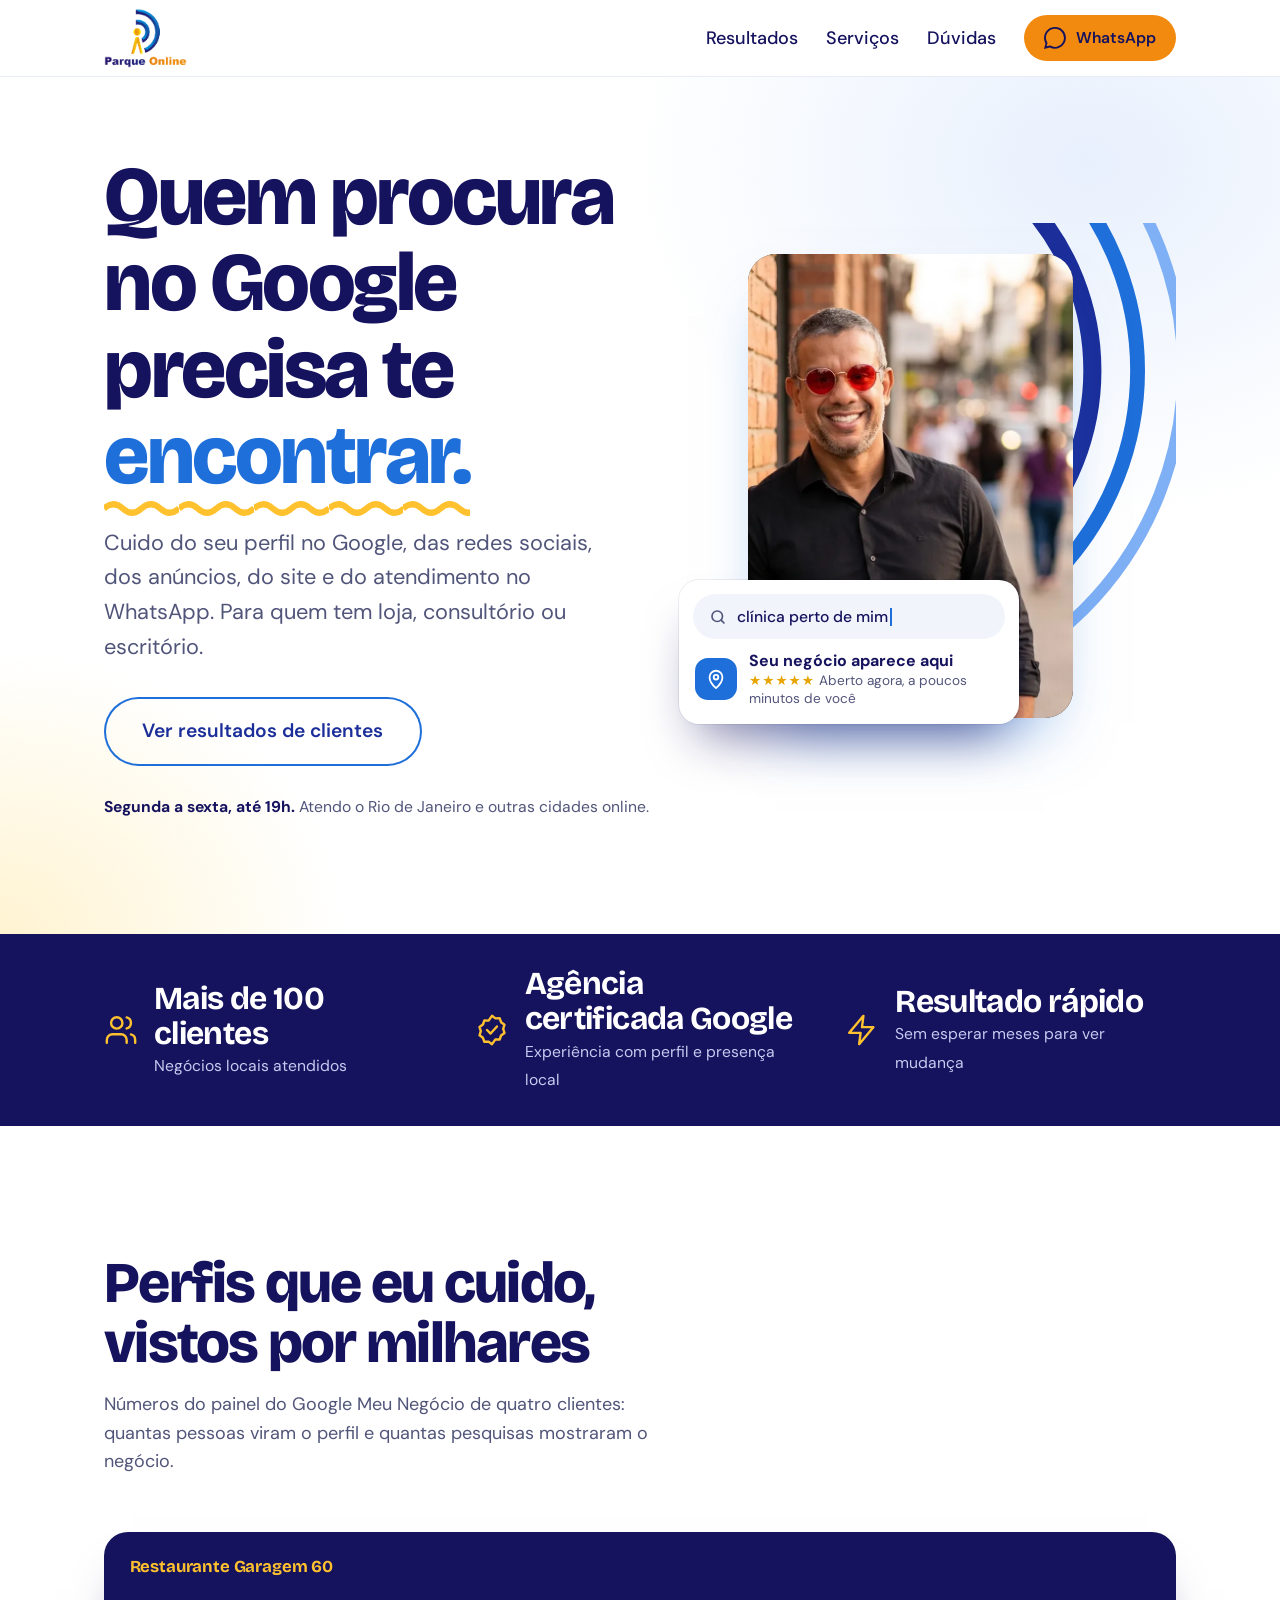
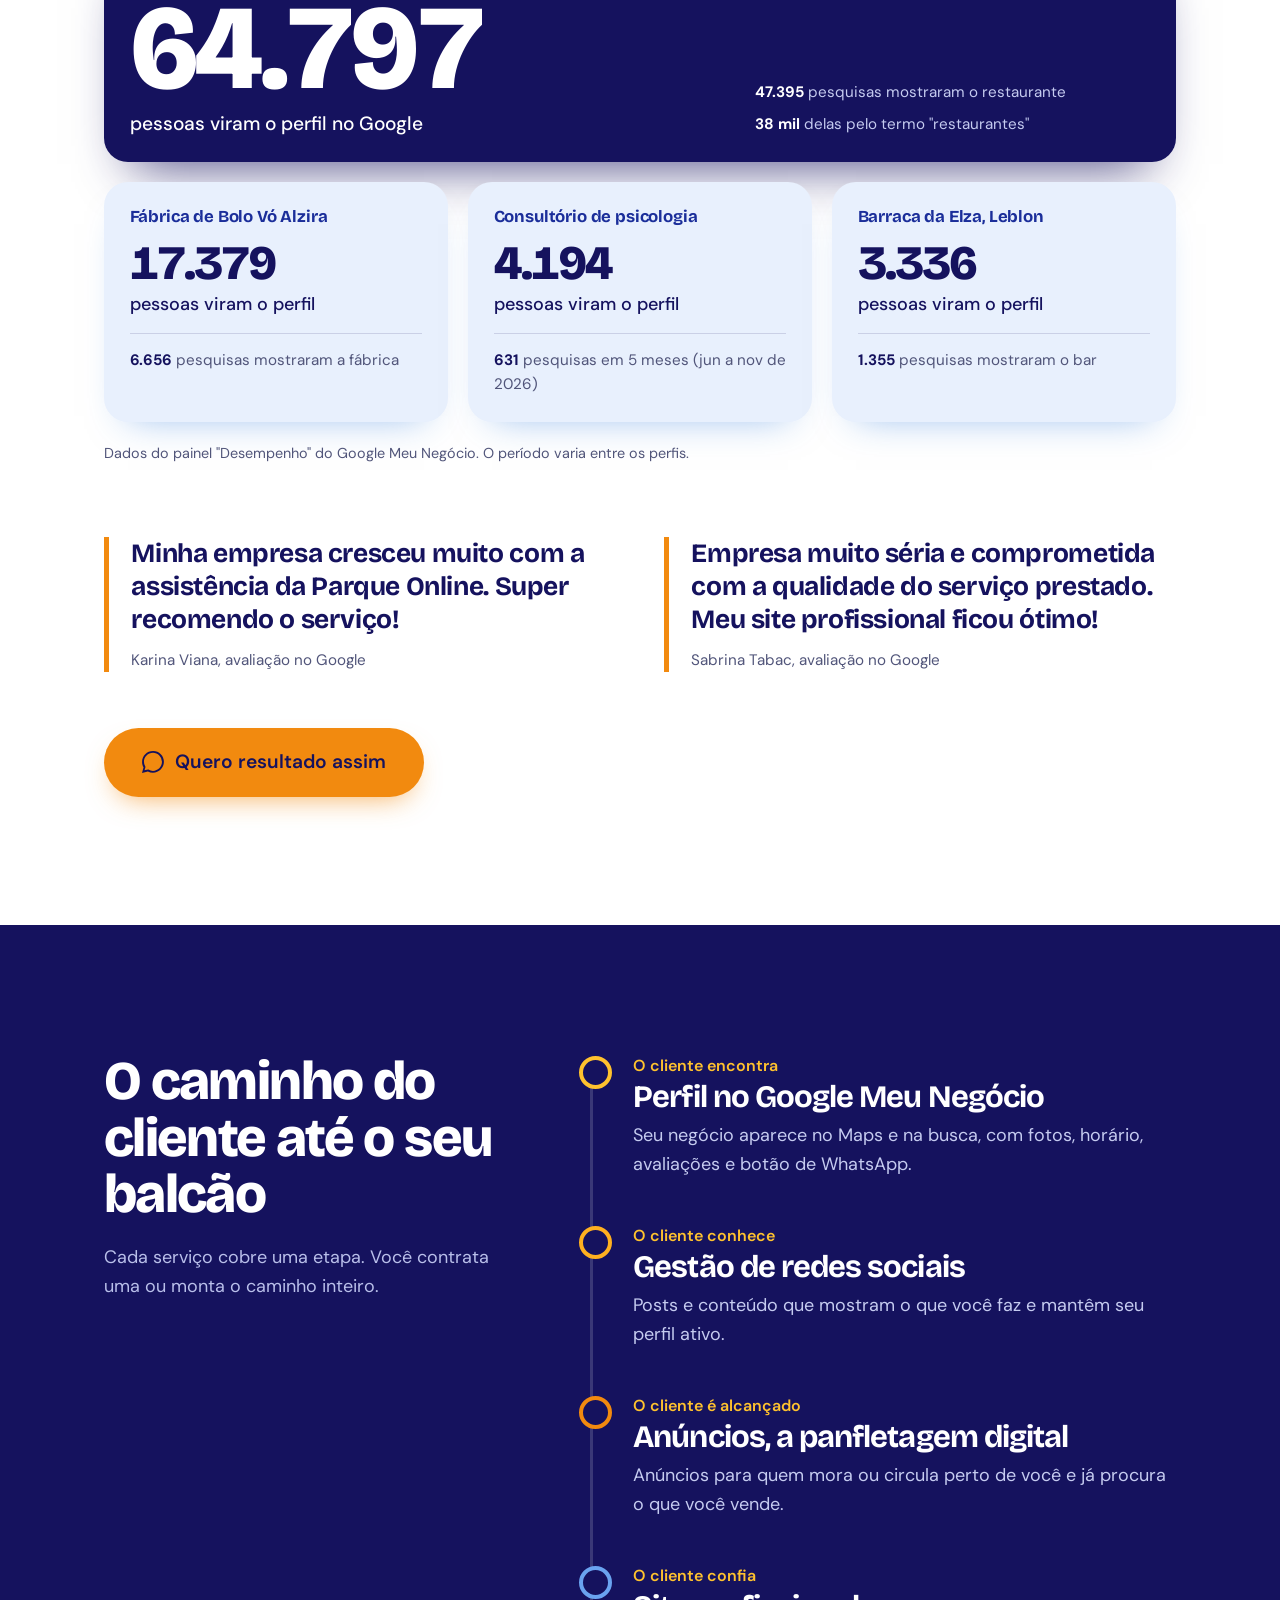
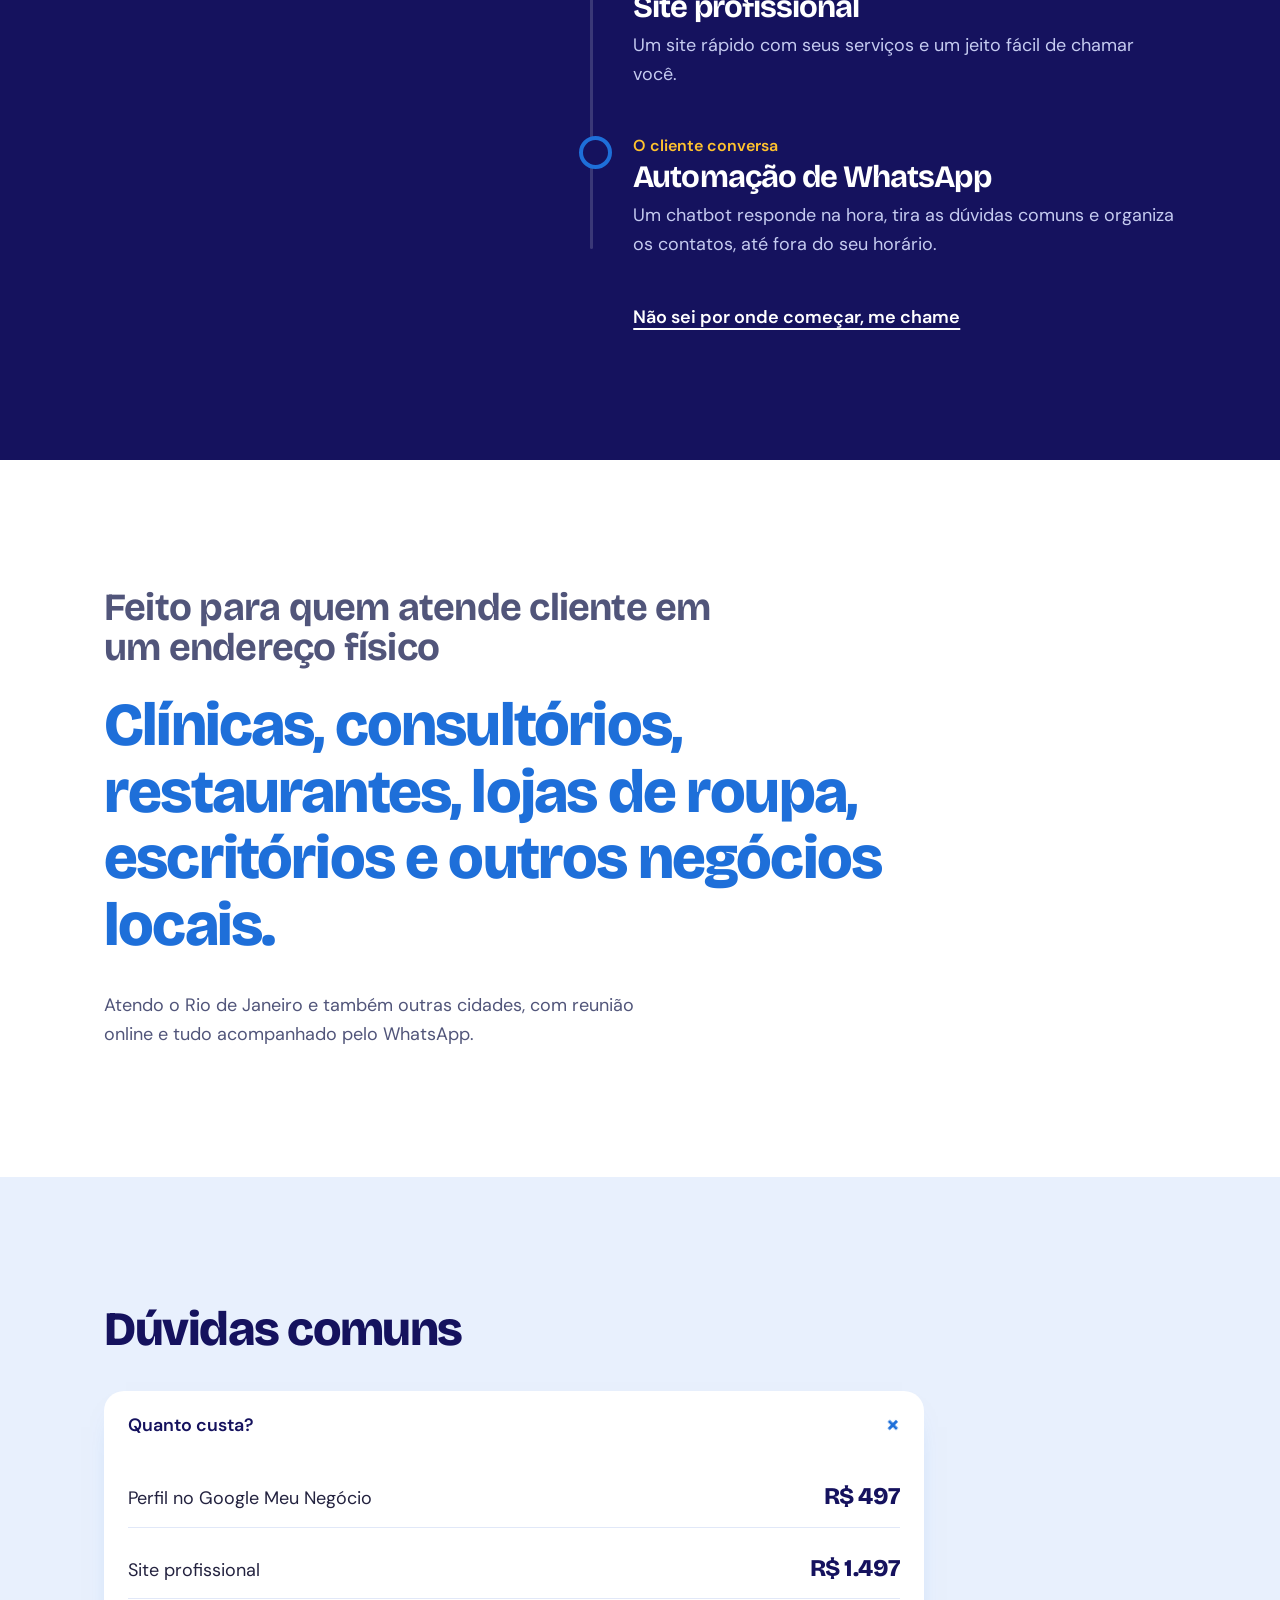
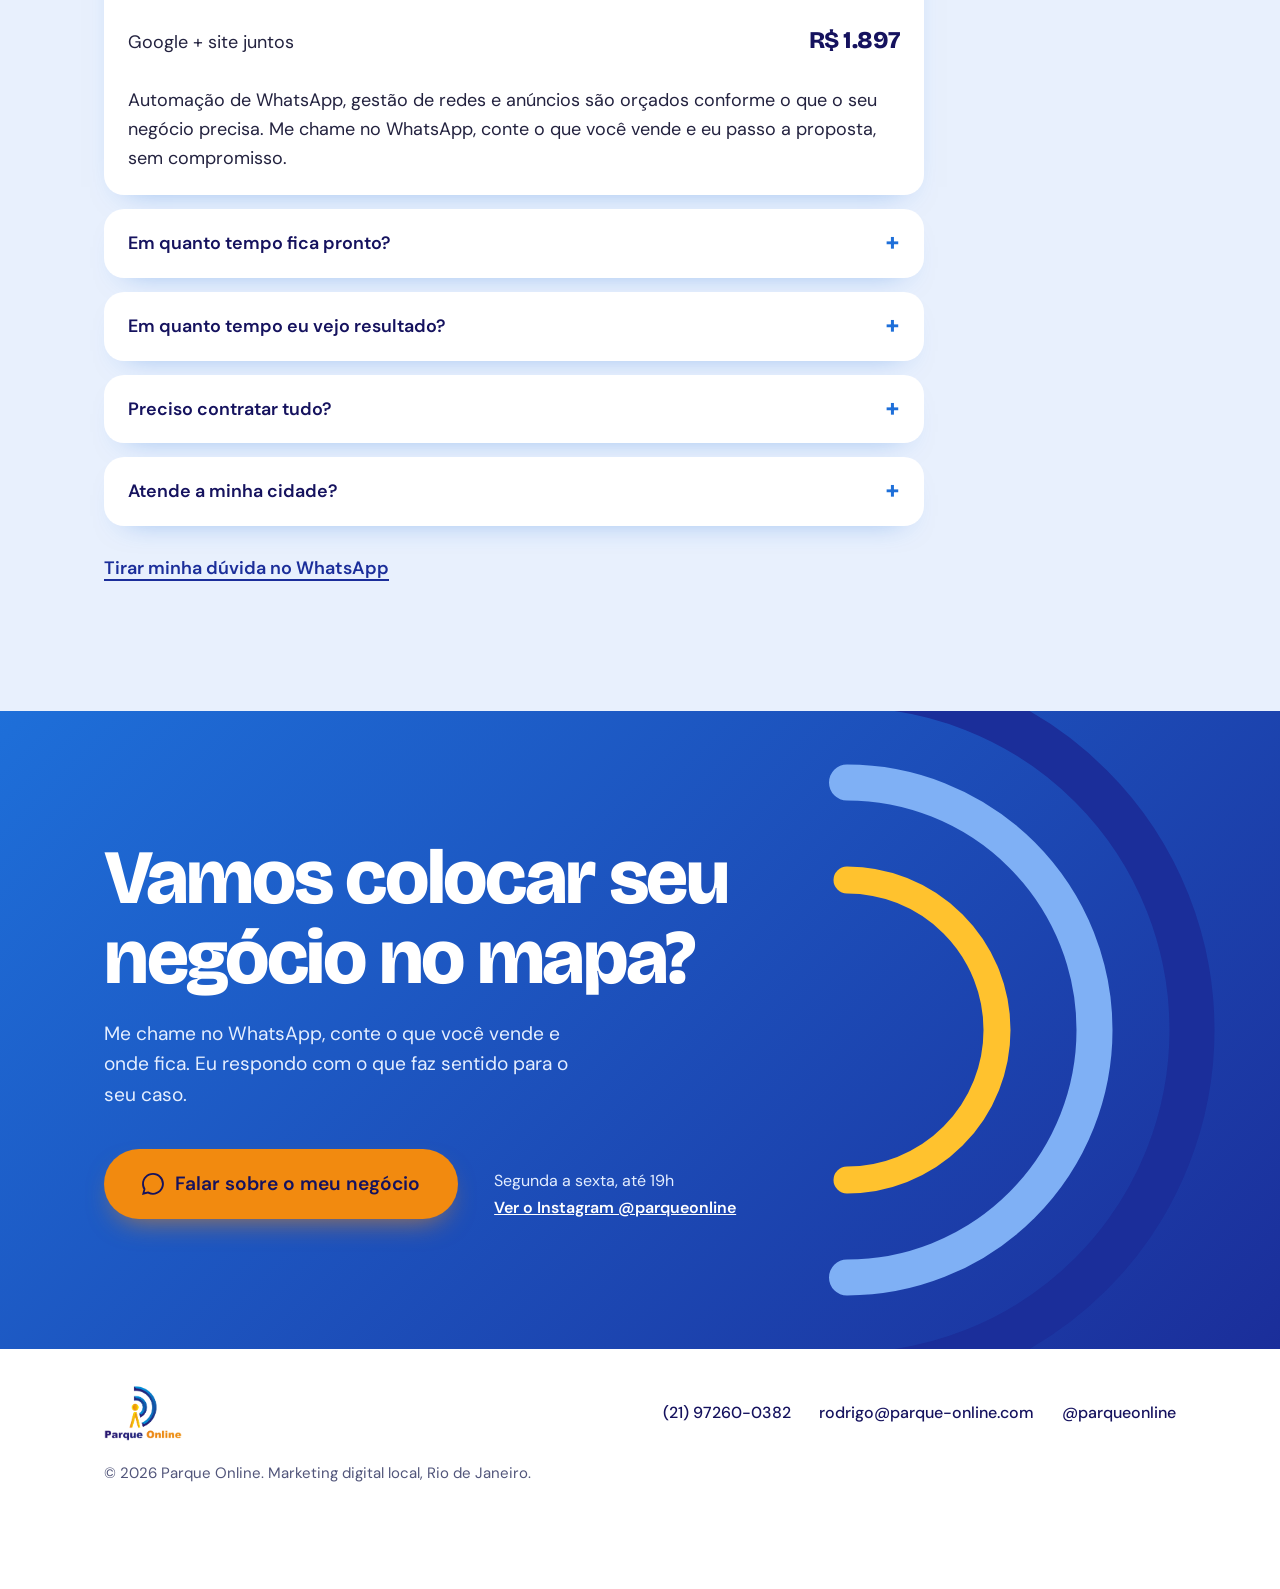
==== index.html @ a049d463 "Add files via upload" ====
<!doctype html>
<html lang="pt-BR">
<head>
<meta charset="utf-8">
<meta name="viewport" content="width=device-width, initial-scale=1">
<title>Parque Online | Apareça no Google e receba clientes no WhatsApp</title>
<meta name="description" content="Perfil no Google, redes sociais, anúncios, site e automação de WhatsApp para negócios com loja, consultório ou escritório. Mais de 100 clientes atendidos no Rio e online.">
<link rel="icon" href="logo.png">
<link rel="preconnect" href="https://fonts.googleapis.com">
<link rel="preconnect" href="https://fonts.gstatic.com" crossorigin>
<link href="https://fonts.googleapis.com/css2?family=Bricolage+Grotesque:opsz,wght@12..96,700;12..96,800&family=DM+Sans:wght@400;500;600&display=swap" rel="stylesheet">

<!-- SEO: LocalBusiness. Sem endereço público (o endereço é só de registro). -->
<script type="application/ld+json">
{
  "@context": "https://schema.org",
  "@type": "LocalBusiness",
  "name": "Parque Online",
  "description": "Agência de marketing digital para negócios locais: Google Meu Negócio, redes sociais, anúncios, sites e automação de WhatsApp.",
  "telephone": "+55-21-97260-0382",
  "email": "rodrigo@parque-online.com",
  "areaServed": "Rio de Janeiro",
  "sameAs": ["https://www.instagram.com/parqueonline/"]
}
</script>

<!--
  META PIXEL: cole aqui o código base do pixel (com o seu ID) antes de ligar o anúncio.
  Os cliques de WhatsApp já disparam fbq('track','Contact',{secao}) se o pixel existir (ver script no fim).
-->

<style>
/* ============ TOKENS ============ */
:root{
  --blue:#1E6FD9;        /* cor dominante da marca */
  --blue-deep:#1B2E9A;
  --ink:#15125E;         /* azul-marinho: títulos e fundos escuros */
  --sky:#E8F0FD;
  --orange:#F28A0F;      /* reservado: botões de conversão */
  --sun:#FFC22E;         /* acento: marcadores da jornada */
  --white:#FFFFFF;
  --text:#23223F;
  --muted:#51557A;
  --gutter:clamp(20px,5vw,64px);
  --max:1200px;
  --radius:24px;
}
*{box-sizing:border-box;margin:0}
html{scroll-behavior:smooth}
body{
  font-family:"DM Sans",system-ui,sans-serif;
  font-size:1.125rem;line-height:1.6;color:var(--text);background:var(--white);
  -webkit-font-smoothing:antialiased;
}
img{display:block;max-width:100%;height:auto}
a{color:inherit}
h1,h2,h3{font-family:"Bricolage Grotesque",system-ui,sans-serif;color:var(--ink);line-height:1.04;letter-spacing:-.03em}
:focus-visible{outline:3px solid var(--blue);outline-offset:3px;border-radius:6px}
.wrap{width:100%;max-width:var(--max);margin-inline:auto;padding-inline:var(--gutter)}
.section{padding-block:clamp(64px,10vw,140px)}

/* ============ BOTÕES ============ */
.btn{
  display:inline-flex;align-items:center;justify-content:center;gap:.65rem;
  font-family:inherit;font-weight:600;font-size:1.05rem;text-decoration:none;cursor:pointer;
  padding:1rem 1.9rem;border-radius:999px;border:0;
  transition:transform .18s ease, box-shadow .18s ease, background .18s ease;
}
.btn svg{width:22px;height:22px;flex:none}
/* primário: laranja com texto azul-marinho (AA). O laranja só existe aqui. */
.btn--primary{background:var(--orange);color:var(--ink);box-shadow:0 12px 28px -12px rgba(242,138,15,.7)}
.btn--primary:hover{background:#FF9E2C;transform:translateY(-3px);box-shadow:0 16px 32px -12px rgba(242,138,15,.8)}
.btn--secondary{background:transparent;color:var(--blue-deep);box-shadow:inset 0 0 0 2px var(--blue)}
.btn--secondary:hover{background:var(--blue);color:var(--white)}
.btn--lg{font-size:1.2rem;padding:1.2rem 2.4rem}
.textlink{font-weight:600;color:var(--blue-deep);text-decoration:underline;text-underline-offset:5px;text-decoration-thickness:2px}
.textlink:hover{color:var(--blue)}

/* ============ HEADER ============ */
.site-header{position:sticky;top:0;z-index:20;background:rgba(255,255,255,.93);backdrop-filter:blur(10px);border-bottom:1px solid #E8ECF8}
.site-header .wrap{display:flex;align-items:center;justify-content:space-between;gap:1rem;padding-block:.5rem}
.site-header img{height:60px;width:auto}
.nav{display:flex;align-items:center;gap:1.75rem}
.nav a:not(.btn){text-decoration:none;font-weight:500;color:var(--ink)}
.nav a:not(.btn):hover{color:var(--blue)}
.nav .btn{padding:.65rem 1.25rem;font-size:.98rem;box-shadow:none}

/* ============ HERO ============ */
.hero{
  overflow:hidden;
  padding-block:clamp(32px,6vw,80px) clamp(56px,9vw,120px);
  /* único gradiente do hero: malha estática azul/céu */
  background:
    radial-gradient(60% 70% at 85% 10%, var(--sky) 0%, transparent 60%),
    radial-gradient(45% 55% at 0% 100%, #FFF3D1 0%, transparent 60%),
    var(--white);
}
.hero .wrap{display:grid;grid-template-columns:1.15fr .85fr;gap:clamp(24px,5vw,72px);align-items:center}
.hero h1{font-size:clamp(2.9rem,6.6vw,5.2rem);font-weight:800;max-width:11ch}
.hl{color:var(--blue);position:relative;white-space:nowrap}
.hl::after{
  content:"";position:absolute;left:0;right:0;bottom:-.14em;height:.2em;
  background:url("data:image/svg+xml,%3Csvg xmlns='http://www.w3.org/2000/svg' viewBox='0 0 40 8' preserveAspectRatio='none'%3E%3Cpath d='M0 4 Q5 0 10 4 T20 4 T30 4 T40 4' fill='none' stroke='%23FFC22E' stroke-width='3'/%3E%3C/svg%3E") repeat-x;
  background-size:.9em 100%;
}
.hero .lead{margin-top:1.6rem;font-size:clamp(1.15rem,1.7vw,1.4rem);max-width:33rem;color:var(--muted)}
.hero .actions{margin-top:2rem}
.hero .meta{margin-top:1.75rem;font-size:.98rem;color:var(--muted)}
.hero .meta strong{color:var(--ink)}

.portrait{position:relative;width:100%;max-width:520px;aspect-ratio:520/640;justify-self:end}
.rings{position:absolute;inset:0;width:100%;height:100%;overflow:hidden}
.ring{fill:none;stroke-linecap:round}
.frame{
  position:absolute;left:0;top:6%;width:76%;height:88%;
  border-radius:28px;overflow:hidden;background:#2a2320;
  box-shadow:0 34px 60px -28px rgba(30,111,217,.55);
}
.frame img{width:100%;height:100%;object-fit:cover;object-position:50% 20%}

/* ============ PROVA RÁPIDA ============ */
.strip{background:var(--ink);color:var(--white)}
.strip .wrap{display:grid;grid-template-columns:repeat(3,1fr);gap:1.5rem 2.5rem;padding-block:2rem}
.strip b{display:block;font-family:"Bricolage Grotesque",sans-serif;font-size:clamp(1.5rem,2.6vw,2rem);letter-spacing:-.02em;line-height:1.1}
.strip span{color:#C5CBF0;font-size:.98rem}

/* ============ RESULTADOS ============ */
.results h2{font-size:clamp(2.2rem,4.6vw,3.6rem);font-weight:800;max-width:18ch}
.results .sub{margin-top:1rem;color:var(--muted);max-width:36rem}
.cases{margin-top:clamp(32px,5vw,56px);display:grid;grid-template-columns:repeat(6,1fr);gap:20px}
.case{
  background:var(--sky);border-radius:var(--radius);padding:1.6rem;
  box-shadow:0 18px 36px -24px rgba(30,111,217,.5);
  transition:transform .2s ease, box-shadow .2s ease;
}
.case:hover{transform:translateY(-4px);box-shadow:0 24px 44px -22px rgba(30,111,217,.6)}
.case .num{font-family:"Bricolage Grotesque",sans-serif;font-weight:800;letter-spacing:-.04em;line-height:.95;color:var(--ink);font-size:clamp(2.2rem,3.8vw,3rem)}
.case .what{margin-top:.4rem;color:var(--ink);font-weight:500;line-height:1.3}
.case h3{font-size:1.05rem;font-weight:700;letter-spacing:-.01em;margin-bottom:1rem;color:var(--blue-deep)}
.case .extra{margin-top:1rem;padding-top:.9rem;border-top:1px solid rgba(21,18,94,.14);font-size:.95rem;color:var(--muted)}
.case .extra b{color:var(--ink)}
/* o primário da seção: Garagem 60 */
.case--lead{grid-column:span 6;background:var(--ink);color:#DDE2FF;box-shadow:0 30px 50px -28px rgba(21,18,94,.8)}
.case--lead h3{color:var(--sun)}
.case--lead .num{color:var(--white);font-size:clamp(3.6rem,10vw,7.5rem)}
.case--lead .what{color:#fff;font-size:1.2rem}
.case--lead .extra{border-color:rgba(255,255,255,.2);color:#C5CBF0}
.case--lead .extra b{color:var(--white)}
.case--lead .grid2{display:grid;grid-template-columns:1.2fr .8fr;gap:2rem;align-items:end}
.case--sm{grid-column:span 2}
.note{margin-top:1.25rem;font-size:.9rem;color:var(--muted)}

.quotes{margin-top:clamp(40px,6vw,72px);display:grid;grid-template-columns:1fr 1fr;gap:clamp(20px,4vw,48px)}
blockquote{border-left:5px solid var(--orange);padding-left:1.4rem}
blockquote p{font-family:"Bricolage Grotesque",sans-serif;font-weight:700;font-size:clamp(1.25rem,2.2vw,1.65rem);line-height:1.25;color:var(--ink);letter-spacing:-.015em}
blockquote footer{margin-top:.7rem;font-size:.95rem;color:var(--muted)}
.results .cta-row{margin-top:clamp(36px,5vw,56px)}

/* ============ SERVIÇOS ============ */
.route{background:var(--ink);color:#DDE2FF}
.route .wrap{display:grid;grid-template-columns:.8fr 1.2fr;gap:clamp(32px,6vw,96px);align-items:start}
.route h2{color:var(--white);font-size:clamp(2.1rem,4.4vw,3.4rem);font-weight:800;position:sticky;top:110px}
.route .intro{margin-top:1.25rem;color:#B9BFEA;max-width:26rem}
.steps{list-style:none;padding:0;position:relative}
.steps::before{content:"";position:absolute;left:11px;top:10px;bottom:10px;width:3px;border-radius:3px;background:rgba(255,255,255,.16)}
/* a linha acende conforme a pessoa rola: o caminho do cliente sendo percorrido */
.steps::after{content:"";position:absolute;left:11px;top:10px;width:3px;border-radius:3px;height:calc((100% - 20px) * var(--p,0));background:linear-gradient(var(--sun),var(--orange))}
.steps li::before{transition:background .3s ease, border-color .3s ease, box-shadow .3s ease}
.steps li.on::before{background:var(--sun);border-color:var(--sun);box-shadow:0 0 0 7px rgba(255,194,46,.22)}
.steps li{position:relative;padding:0 0 2.75rem 3.4rem}
.steps li:last-child{padding-bottom:0}
.steps li::before{content:"";position:absolute;left:0;top:.2rem;width:25px;height:25px;border-radius:50%;background:var(--ink);border:4px solid var(--sun)}
.steps li:nth-child(2)::before{border-color:#FFB020}
.steps li:nth-child(3)::before{border-color:var(--orange)}
.steps li:nth-child(4)::before{border-color:#6AA3F0}
.steps li:nth-child(5)::before{border-color:var(--blue)}
.steps .verb{display:block;color:var(--sun);font-weight:600;font-size:1rem}
.steps h3{color:var(--white);font-size:clamp(1.45rem,2.5vw,1.95rem);font-weight:700;margin-top:.15rem}
.steps p{margin-top:.5rem;color:#C5CBF0;max-width:34rem}
.route .after{margin-top:2.75rem;padding-left:3.4rem}
.route .after a{color:var(--white);font-weight:600;text-decoration:underline;text-underline-offset:5px;text-decoration-thickness:2px}
.route .after a:hover{color:var(--sun)}

/* ============ PARA QUEM ============ */
.who h2{font-size:clamp(1.7rem,3.2vw,2.4rem);font-weight:700;color:var(--muted);max-width:26ch;letter-spacing:-.02em}
.who .big{margin-top:1.5rem;font-family:"Bricolage Grotesque",sans-serif;font-weight:800;font-size:clamp(2rem,5vw,3.8rem);line-height:1.1;letter-spacing:-.03em;color:var(--blue);max-width:24ch}
.who .where{margin-top:2rem;color:var(--muted);max-width:36rem}

/* ============ FAQ ============ */
.faq{background:var(--sky)}
.faq h2{font-size:clamp(2rem,4vw,3rem);font-weight:800}
.faq .list{margin-top:2.25rem;max-width:820px;display:grid;gap:14px}
details{background:var(--white);border-radius:20px;padding:0 1.5rem;box-shadow:0 14px 30px -22px rgba(30,111,217,.55)}
summary{cursor:pointer;list-style:none;padding:1.25rem 0;font-weight:600;color:var(--ink);font-size:1.12rem;display:flex;justify-content:space-between;gap:1rem;align-items:center}
summary::-webkit-details-marker{display:none}
summary::after{content:"+";font-family:"Bricolage Grotesque",sans-serif;font-size:1.8rem;line-height:1;color:var(--blue);transition:transform .2s ease}
details[open] summary::after{transform:rotate(45deg)}
details .answer{padding:0 0 1.4rem;color:var(--text)}
.prices{display:grid;gap:10px;margin:.4rem 0 1rem;padding:0;list-style:none}
.prices li{display:flex;justify-content:space-between;align-items:baseline;gap:1rem;padding:.7rem 0;border-bottom:1px solid #E1E8F8}
.prices li:last-child{border-bottom:0}
.prices b{font-family:"Bricolage Grotesque",sans-serif;font-weight:800;font-size:1.5rem;color:var(--ink);letter-spacing:-.02em;white-space:nowrap}
.faq .after{margin-top:1.75rem}

/* ============ CTA FINAL ============ */
.final{
  position:relative;overflow:hidden;color:var(--white);
  /* segundo (e último) gradiente da página */
  background:linear-gradient(135deg,var(--blue) 0%,var(--blue-deep) 100%);
}
.final .wrap{position:relative;z-index:1}
.final h2{color:var(--white);font-size:clamp(2.4rem,6vw,4.8rem);font-weight:800;max-width:14ch}
.final p{margin-top:1.25rem;font-size:1.2rem;max-width:30rem;color:#E4EEFF}
.final .actions{margin-top:2.25rem;display:flex;flex-wrap:wrap;gap:1.5rem 2.25rem;align-items:center}
.final .info{font-size:1rem;color:#E4EEFF;line-height:1.7}
.final .info a{color:var(--white);font-weight:600}
.final .deco{position:absolute;right:-6%;top:50%;transform:translateY(-50%);width:min(52vw,600px);height:auto;pointer-events:none}
.final .deco path{fill:none;stroke-linecap:round}

/* ============ RODAPÉ ============ */
.site-footer{padding-block:2.25rem 6.5rem}
.site-footer .wrap{display:flex;flex-wrap:wrap;justify-content:space-between;align-items:center;gap:1.25rem 2rem}
.site-footer img{height:56px;width:auto}
.site-footer .contact{display:flex;flex-wrap:wrap;gap:.5rem 1.75rem;font-size:1rem}
.site-footer .contact a{text-decoration:none;color:var(--ink);font-weight:500}
.site-footer .contact a:hover{color:var(--blue);text-decoration:underline}
.site-footer small{width:100%;color:var(--muted)}

/* ============ BARRA FIXA (mobile) ============ */
.sticky-bar{
  position:fixed;left:0;right:0;bottom:0;z-index:30;padding:.75rem var(--gutter) calc(.75rem + env(safe-area-inset-bottom));
  background:rgba(255,255,255,.96);backdrop-filter:blur(10px);box-shadow:0 -10px 30px -18px rgba(21,18,94,.5);
  transform:translateY(110%);transition:transform .3s ease;display:none;
}
.sticky-bar.show{transform:none}
.sticky-bar .btn{width:100%}

/* ============ MOVIMENTO ============ */
@media (prefers-reduced-motion:no-preference){
  .ring{stroke-dasharray:1;animation:draw 1.4s cubic-bezier(.2,.7,.2,1) both}
  .ring.r2{animation-delay:.18s}.ring.r3{animation-delay:.36s}
  @keyframes draw{from{stroke-dashoffset:1}to{stroke-dashoffset:0}}
  .js .reveal{opacity:0;transform:translateY(24px);transition:opacity .3s ease-out, transform .3s ease-out}
  .js .reveal.in{opacity:1;transform:none}
}

/* ============ BUSCA ANIMADA (o momento memorável do hero) ============ */
.search{
  position:absolute;left:-16%;bottom:5%;width:min(80%,340px);z-index:2;
  background:var(--white);border-radius:20px;padding:14px;
  box-shadow:0 30px 50px -20px rgba(21,18,94,.55),0 0 0 1px rgba(21,18,94,.07);
}
.search .bar{display:flex;align-items:center;gap:10px;background:#F1F4FB;border-radius:999px;padding:10px 16px;min-height:44px;font-size:.98rem;font-weight:500;color:var(--ink)}
.search .bar svg{width:18px;height:18px;flex:none;color:var(--muted)}
.search .typed{white-space:nowrap;overflow:hidden;text-overflow:clip}
.search .caret{flex:none;width:2px;height:1.15em;margin-left:-8px;background:var(--blue)}
.search .res{display:flex;align-items:center;gap:12px;padding:12px 2px 2px}
.search .pin{width:42px;height:42px;border-radius:13px;background:var(--blue);display:grid;place-items:center;flex:none}
.search .pin svg{width:22px;height:22px;color:var(--white)}
.search .res b{display:block;color:var(--ink);font-size:1rem;line-height:1.2}
.search .res small{display:block;margin-top:2px;color:var(--muted);font-size:.85rem;line-height:1.3}
.search .stars{color:#E8A400;letter-spacing:1px}

/* ============ POLIMENTO ============ */
.site-header{transition:box-shadow .25s ease}
.site-header.scrolled{box-shadow:0 12px 30px -22px rgba(21,18,94,.6)}
.strip .item{display:flex;align-items:center;gap:1rem}
.strip .item svg{width:34px;height:34px;flex:none;color:var(--sun);fill:none;stroke:currentColor;stroke-width:1.7;stroke-linecap:round;stroke-linejoin:round}
.case .num{font-variant-numeric:tabular-nums}

@media (prefers-reduced-motion:no-preference){
  .search .caret{animation:blink 1s steps(1) infinite}
  @keyframes blink{50%{opacity:0}}
  .final .deco path{animation:pulse 4.5s ease-in-out infinite}
  .final .deco path:nth-child(2){animation-delay:.5s}
  .final .deco path:nth-child(3){animation-delay:1s}
  @keyframes pulse{0%,100%{opacity:1}50%{opacity:.35}}
}
@media (max-width:900px){
  .search{left:4%;bottom:-4%;width:88%}
}

/* ============ RESPONSIVO ============ */
@media (max-width:900px){
  .hero .wrap,.route .wrap,.quotes{grid-template-columns:1fr}
  .portrait{justify-self:center;max-width:420px}
  .route h2{position:static}
  .strip .wrap{grid-template-columns:1fr;gap:1.1rem}
  .nav a:not(.btn){display:none}
  .cases{grid-template-columns:1fr 1fr}
  .case--lead{grid-column:span 2}
  .case--lead .grid2{grid-template-columns:1fr;gap:1rem}
  .case--sm{grid-column:span 1}
  .final .deco{opacity:.3;right:-30%}
  .sticky-bar{display:block}
}
@media (max-width:560px){
  .cases{grid-template-columns:1fr}
  .case--lead,.case--sm{grid-column:span 1}
  .site-header img{height:48px}
  .nav .btn{padding:.6rem 1rem}
  .btn--lg,.hero .btn,.results .btn,.final .btn{width:100%}
}
</style>
</head>
<body>

<header class="site-header">
  <div class="wrap">
    <a href="#topo" aria-label="Parque Online, início"><img src="logo.png" alt="Parque Online" width="438" height="315"></a>
    <nav class="nav" aria-label="Principal">
      <a href="#resultados">Resultados</a>
      <a href="#servicos">Serviços</a>
      <a href="#duvidas">Dúvidas</a>
      <a class="btn btn--primary" data-wa="cabecalho" href="https://wa.me/5521972600382?text=Oi!%20Vim%20pelo%20site%20da%20Parque%20Online%20e%20quero%20saber%20mais.%20Meu%20neg%C3%B3cio%20%C3%A9%20___." target="_blank" rel="noopener">
        <svg viewBox="0 0 24 24" fill="currentColor" aria-hidden="true"><path d="M20.5 3.5A11.8 11.8 0 0 0 12 0C5.4 0 .1 5.3.1 11.9c0 2.1.5 4.1 1.6 5.9L0 24l6.4-1.7a11.9 11.9 0 0 0 5.6 1.4c6.6 0 11.9-5.3 11.9-11.9 0-3.200-1.200-6.200-3.400-8.300zM12 21.700c-1.800 0-3.500-.5-5-1.400l-.4-.2-3.800 1 1-3.700-.2-.4a9.800 9.800 0 0 1-1.500-5.200C2.100 6.400 6.500 2 12 2c2.600 0 5.100 1 6.900 2.900a9.700 9.700 0 0 1 2.900 6.900c0 5.400-4.400 9.900-9.800 9.900z"/></svg>
        WhatsApp
      </a>
    </nav>
  </div>
</header>

<main id="topo">

<!-- 1. HERO: só CTA secundário (tráfego frio: prova antes do pedido) -->
<section class="hero">
  <div class="wrap">
    <div>
      <h1>Quem procura no Google precisa te <span class="hl">encontrar.</span></h1>
      <p class="lead">Cuido do seu perfil no Google, das redes sociais, dos anúncios, do site e do atendimento no WhatsApp. Para quem tem loja, consultório ou escritório.</p>
      <div class="actions">
        <a class="btn btn--secondary btn--lg" href="#resultados">Ver resultados de clientes</a>
      </div>
      <p class="meta"><strong>Segunda a sexta, até 19h.</strong> Atendo o Rio de Janeiro e outras cidades online.</p>
    </div>

    <div class="portrait">
      <svg class="rings" viewBox="0 0 520 640" aria-hidden="true" preserveAspectRatio="xMidYMid slice">
        <path class="ring r1" pathLength="1" d="M118 -121 A300 300 0 0 1 118 479" stroke="#1B2E9A" stroke-width="22"/>
        <path class="ring r2" pathLength="1" d="M118 -176 A355 355 0 0 1 118 534" stroke="#1E6FD9" stroke-width="18"/>
        <path class="ring r3" pathLength="1" d="M118 -231 A410 410 0 0 1 118 589" stroke="#7FB0F5" stroke-width="14"/>
      </svg>
      <div class="frame">
        <img src="dono.webp" alt="Dono da Parque Online sorrindo, de óculos vermelhos e camisa preta, encostado numa parede de tijolos" width="760" height="944" fetchpriority="high">
      </div>
      <!-- Ilustração decorativa: o cliente digitando no Google. Os termos são exemplos, não dados. -->
      <div class="search" aria-hidden="true">
        <div class="bar">
          <svg viewBox="0 0 24 24" fill="none" stroke="currentColor" stroke-width="2.2" stroke-linecap="round"><circle cx="11" cy="11" r="7"/><path d="M20 20l-3.5-3.5"/></svg>
          <span class="typed" id="typed">clínica perto de mim</span><span class="caret"></span>
        </div>
        <div class="res">
          <div class="pin"><svg viewBox="0 0 24 24" fill="none" stroke="currentColor" stroke-width="2" stroke-linecap="round" stroke-linejoin="round"><path d="M12 22s7-6.2 7-12a7 7 0 0 0-14 0c0 5.8 7 12 7 12z"/><circle cx="12" cy="10" r="2.5"/></svg></div>
          <div><b>Seu negócio aparece aqui</b><small><span class="stars">★★★★★</span> Aberto agora, a poucos minutos de você</small></div>
        </div>
      </div>
    </div>
  </div>
</section>

<!-- 2. FAIXA DE PROVA -->
<section class="strip" aria-label="Em resumo">
  <div class="wrap">
    <div class="item">
      <svg viewBox="0 0 24 24" aria-hidden="true"><path d="M16 21v-2a4 4 0 0 0-4-4H6a4 4 0 0 0-4 4v2"/><circle cx="9" cy="7" r="4"/><path d="M22 21v-2a4 4 0 0 0-3-3.87M16 3.13a4 4 0 0 1 0 7.75"/></svg>
      <div><b>Mais de 100 clientes</b><span>Negócios locais atendidos</span></div>
    </div>
    <div class="item">
      <svg viewBox="0 0 24 24" aria-hidden="true"><path d="M12 2l2.4 1.8 3-.1 1 2.8 2.4 1.8-.9 2.9.9 2.9-2.4 1.8-1 2.8-3-.1L12 22l-2.4-1.8-3 .1-1-2.8-2.4-1.8.9-2.9-.9-2.9 2.4-1.8 1-2.8 3 .1z"/><path d="M8.5 12l2.5 2.5 4.5-5"/></svg>
      <div><b>Agência certificada Google</b><span>Experiência com perfil e presença local</span></div>
    </div>
    <div class="item">
      <svg viewBox="0 0 24 24" aria-hidden="true"><path d="M13 2L3 14h8l-1 8 10-12h-8z"/></svg>
      <div><b>Resultado rápido</b><span>Sem esperar meses para ver mudança</span></div>
    </div>
  </div>
</section>

<!-- 3. RESULTADOS: primeiro CTA principal da página -->
<section class="section results" id="resultados">
  <div class="wrap">
    <h2 class="reveal">Perfis que eu cuido, vistos por milhares</h2>
    <p class="sub reveal">Números do painel do Google Meu Negócio de quatro clientes: quantas pessoas viram o perfil e quantas pesquisas mostraram o negócio.</p>

    <!-- TODO antes de publicar: autorização dos clientes para usar nome e números; conferir o período de cada print -->
    <div class="cases">
      <article class="case case--lead reveal">
        <div class="grid2">
          <div>
            <h3>Restaurante Garagem 60</h3>
            <div class="num">64.986</div>
            <p class="what">pessoas viram o perfil no Google</p>
          </div>
          <div class="extra" style="border:0;margin:0;padding:0">
            <p><b>47.395</b> pesquisas mostraram o restaurante</p>
            <p style="margin-top:.5rem"><b>38 mil</b> delas pelo termo "restaurantes"</p>
          </div>
        </div>
      </article>

      <article class="case case--sm reveal">
        <h3>Fábrica de Bolo Vó Alzira</h3>
        <div class="num">17.617</div>
        <p class="what">pessoas viram o perfil</p>
        <p class="extra"><b>6.656</b> pesquisas mostraram a fábrica</p>
      </article>

      <article class="case case--sm reveal">
        <h3>Consultório de psicologia</h3>
        <div class="num">4.251</div>
        <p class="what">pessoas viram o perfil</p>
        <p class="extra"><b>631</b> pesquisas em 5 meses (jun a nov de 2026)</p>
      </article>

      <article class="case case--sm reveal">
        <h3>Barraca da Elza, Leblon</h3>
        <div class="num">3.382</div>
        <p class="what">pessoas viram o perfil</p>
        <p class="extra"><b>1.355</b> pesquisas mostraram o bar</p>
      </article>
    </div>
    <p class="note">Dados do painel "Desempenho" do Google Meu Negócio. O período varia entre os perfis.</p>

    <div class="quotes">
      <blockquote class="reveal">
        <p>Minha empresa cresceu muito com a assistência da Parque Online. Super recomendo o serviço!</p>
        <footer>Karina Viana, avaliação no Google</footer>
      </blockquote>
      <blockquote class="reveal">
        <p>Empresa muito séria e comprometida com a qualidade do serviço prestado. Meu site profissional ficou ótimo!</p>
        <footer>Sabrina Tabac, avaliação no Google</footer>
      </blockquote>
    </div>

    <div class="cta-row">
      <a class="btn btn--primary btn--lg" data-wa="resultados" href="https://wa.me/5521972600382?text=Oi!%20Vim%20pelo%20site%20da%20Parque%20Online%20e%20vi%20os%20resultados.%20Meu%20neg%C3%B3cio%20%C3%A9%20___%20e%20quero%20saber%20mais." target="_blank" rel="noopener">
        <svg viewBox="0 0 24 24" fill="currentColor" aria-hidden="true"><path d="M20.5 3.5A11.8 11.8 0 0 0 12 0C5.4 0 .1 5.3.1 11.9c0 2.1.5 4.1 1.6 5.9L0 24l6.4-1.7a11.9 11.9 0 0 0 5.6 1.4c6.6 0 11.9-5.3 11.9-11.9 0-3.200-1.200-6.200-3.400-8.300zM12 21.700c-1.800 0-3.500-.5-5-1.400l-.4-.2-3.800 1 1-3.700-.2-.4a9.800 9.800 0 0 1-1.500-5.200C2.100 6.400 6.500 2 12 2c2.600 0 5.100 1 6.900 2.900a9.700 9.700 0 0 1 2.900 6.900c0 5.400-4.400 9.900-9.800 9.900z"/></svg>
        Quero resultado assim
      </a>
    </div>
  </div>
</section>

<!-- 4. SERVIÇOS -->
<section class="section route" id="servicos">
  <div class="wrap">
    <div>
      <h2>O caminho do cliente até o seu balcão</h2>
      <p class="intro">Cada serviço cobre uma etapa. Você contrata uma ou monta o caminho inteiro.</p>
    </div>
    <div>
      <ol class="steps">
        <li class="reveal">
          <span class="verb">O cliente encontra</span>
          <h3>Perfil no Google Meu Negócio</h3>
          <p>Seu negócio aparece no Maps e na busca, com fotos, horário, avaliações e botão de WhatsApp.</p>
        </li>
        <li class="reveal">
          <span class="verb">O cliente conhece</span>
          <h3>Gestão de redes sociais</h3>
          <p>Posts e conteúdo que mostram o que você faz e mantêm seu perfil ativo.</p>
        </li>
        <li class="reveal">
          <span class="verb">O cliente é alcançado</span>
          <h3>Anúncios, a panfletagem digital</h3>
          <p>Anúncios para quem mora ou circula perto de você e já procura o que você vende.</p>
        </li>
        <li class="reveal">
          <span class="verb">O cliente confia</span>
          <h3>Site profissional</h3>
          <p>Um site rápido com seus serviços e um jeito fácil de chamar você.</p>
        </li>
        <li class="reveal">
          <span class="verb">O cliente conversa</span>
          <h3>Automação de WhatsApp</h3>
          <p>Um chatbot responde na hora, tira as dúvidas comuns e organiza os contatos, até fora do seu horário.</p>
        </li>
      </ol>
      <p class="after"><a data-wa="servicos" href="https://wa.me/5521972600382?text=Oi!%20Vim%20pelo%20site%20da%20Parque%20Online.%20Quero%20ajuda%20para%20escolher%20por%20onde%20come%C3%A7ar.%20Meu%20neg%C3%B3cio%20%C3%A9%20___." target="_blank" rel="noopener">Não sei por onde começar, me chame</a></p>
    </div>
  </div>
</section>

<!-- 5. PARA QUEM -->
<section class="section who">
  <div class="wrap">
    <h2>Feito para quem atende cliente em um endereço físico</h2>
    <p class="big">Clínicas, consultórios, restaurantes, lojas de roupa, escritórios e outros negócios locais.</p>
    <p class="where">Atendo o Rio de Janeiro e também outras cidades, com reunião online e tudo acompanhado pelo WhatsApp.</p>
  </div>
</section>

<!-- 6. FAQ -->
<section class="section faq" id="duvidas">
  <div class="wrap">
    <h2>Dúvidas comuns</h2>
    <div class="list">
      <details open>
        <summary>Quanto custa?</summary>
        <div class="answer">
          <ul class="prices">
            <li><span>Perfil no Google Meu Negócio</span><b>R$ 497</b></li>
            <li><span>Site profissional</span><b>R$ 1.497</b></li>
            <li><span>Google + site juntos</span><b>R$ 1.897</b></li>
          </ul>
          Automação de WhatsApp, gestão de redes e anúncios são orçados conforme o que o seu negócio precisa. Me chame no WhatsApp, conte o que você vende e eu passo a proposta, sem compromisso.
          <!-- TODO: confirmar se os valores são pagamento único ou mensal e acrescentar na frase acima -->
        </div>
      </details>
      <details>
        <summary>Em quanto tempo fica pronto?</summary>
        <div class="answer">
          <b>Perfil no Google:</b> 7 dias depois que você devolver o formulário preenchido.<br>
          <b>Site:</b> 7 dias depois que você enviar o briefing.<br>
          <b>Automação de WhatsApp:</b> 7 dias depois do briefing.<br>
          <b>Gestão de redes e anúncios:</b> começam assim que o pagamento é confirmado.
        </div>
      </details>
      <details>
        <summary>Em quanto tempo eu vejo resultado?</summary>
        <div class="answer">O perfil no Google costuma mostrar mudança nas primeiras semanas depois de publicado. O resultado varia conforme o seu negócio e a concorrência na sua região, e eu acompanho com você.</div>
      </details>
      <details>
        <summary>Preciso contratar tudo?</summary>
        <div class="answer">Não. Você pode começar só pelo Google Meu Negócio, por exemplo, e acrescentar o resto depois.</div>
      </details>
      <details>
        <summary>Atende a minha cidade?</summary>
        <div class="answer">Sim. Presencial no Rio de Janeiro, e online para outras cidades.</div>
      </details>
    </div>
    <p class="after"><a class="textlink" data-wa="faq" href="https://wa.me/5521972600382?text=Oi!%20Vim%20pelo%20site%20da%20Parque%20Online%20e%20tenho%20uma%20d%C3%BAvida%20sobre%20pre%C3%A7o%20e%20prazo.%20Meu%20neg%C3%B3cio%20%C3%A9%20___." target="_blank" rel="noopener">Tirar minha dúvida no WhatsApp</a></p>
  </div>
</section>

<!-- 7. CTA FINAL -->
<section class="section final" id="contato">
  <svg class="deco" viewBox="0 0 400 500" aria-hidden="true">
    <path d="M60 20 A230 230 0 0 1 60 480" stroke="#1B2E9A" stroke-width="30"/>
    <path d="M60 85 A165 165 0 0 1 60 415" stroke="#7FB0F5" stroke-width="24"/>
    <path d="M60 150 A100 100 0 0 1 60 350" stroke="#FFC22E" stroke-width="18"/>
  </svg>
  <div class="wrap">
    <h2>Vamos colocar seu negócio no mapa?</h2>
    <p>Me chame no WhatsApp, conte o que você vende e onde fica. Eu respondo com o que faz sentido para o seu caso.</p>
    <div class="actions">
      <a class="btn btn--primary btn--lg" data-wa="final" href="https://wa.me/5521972600382?text=Oi!%20Vim%20pelo%20site%20da%20Parque%20Online%20e%20quero%20falar%20sobre%20o%20meu%20neg%C3%B3cio.%20Ele%20%C3%A9%20___." target="_blank" rel="noopener">
        <svg viewBox="0 0 24 24" fill="currentColor" aria-hidden="true"><path d="M20.5 3.5A11.8 11.8 0 0 0 12 0C5.4 0 .1 5.3.1 11.9c0 2.1.5 4.1 1.6 5.9L0 24l6.4-1.7a11.9 11.9 0 0 0 5.6 1.4c6.6 0 11.9-5.3 11.9-11.9 0-3.200-1.200-6.200-3.400-8.300zM12 21.700c-1.800 0-3.500-.5-5-1.400l-.4-.2-3.800 1 1-3.700-.2-.4a9.800 9.800 0 0 1-1.500-5.200C2.100 6.400 6.500 2 12 2c2.600 0 5.100 1 6.900 2.900a9.700 9.700 0 0 1 2.900 6.900c0 5.400-4.400 9.900-9.800 9.900z"/></svg>
        Falar sobre o meu negócio
      </a>
      <p class="info">Segunda a sexta, até 19h<br><a href="https://www.instagram.com/parqueonline/" target="_blank" rel="noopener">Ver o Instagram @parqueonline</a></p>
    </div>
  </div>
</section>

</main>

<!-- 8. RODAPÉ -->
<footer class="site-footer">
  <div class="wrap">
    <img src="logo.png" alt="Parque Online" width="438" height="315" loading="lazy">
    <div class="contact">
      <a href="tel:+5521972600382">(21) 97260-0382</a>
      <a href="mailto:rodrigo@parque-online.com?subject=Contato%20pelo%20site%20da%20Parque%20Online">rodrigo@parque-online.com</a>
      <a href="https://www.instagram.com/parqueonline/" target="_blank" rel="noopener">@parqueonline</a>
    </div>
    <small>© 2026 Parque Online. Marketing digital local, Rio de Janeiro.</small>
  </div>
</footer>

<!-- Barra fixa de WhatsApp (mobile): aparece depois dos resultados, some no CTA final -->
<div class="sticky-bar" id="stickyBar">
  <a class="btn btn--primary" data-wa="barra_fixa" href="https://wa.me/5521972600382?text=Oi!%20Vim%20pelo%20site%20da%20Parque%20Online%20e%20quero%20falar%20sobre%20o%20meu%20neg%C3%B3cio.%20Ele%20%C3%A9%20___." target="_blank" rel="noopener">Falar no WhatsApp</a>
</div>

<script>
(function(){
  document.documentElement.classList.add('js');

  /* Revela os blocos ao entrar na tela */
  var items = document.querySelectorAll('.reveal');
  if('IntersectionObserver' in window){
    var io = new IntersectionObserver(function(es){
      es.forEach(function(e){ if(e.isIntersecting){ e.target.classList.add('in'); io.unobserve(e.target); } });
    },{threshold:.15});
    items.forEach(function(el){ io.observe(el); });
  } else { items.forEach(function(el){ el.classList.add('in'); }); }

  /* Barra fixa: só depois da seção de resultados e some no CTA final */
  var bar = document.getElementById('stickyBar');
  var res = document.getElementById('resultados');
  var fin = document.getElementById('contato');
  function toggleBar(){
    var r = res.getBoundingClientRect(), f = fin.getBoundingClientRect();
    var passouResultados = r.bottom < window.innerHeight * .6;
    var noFinal = f.top < window.innerHeight * .9;
    bar.classList.toggle('show', passouResultados && !noFinal);
  }
  window.addEventListener('scroll', toggleBar, {passive:true});
  toggleBar();

  var reduce = window.matchMedia && window.matchMedia('(prefers-reduced-motion: reduce)').matches;

  /* Hero: o cliente digitando no Google (decorativo). Com movimento reduzido, fica a primeira frase parada. */
  var typed = document.getElementById('typed');
  if(typed && !reduce){
    var phrases = ['clínica perto de mim','restaurante perto de mim','loja de roupa perto de mim','contador perto de mim'];
    var pi = 0, ci = 0, deleting = false;
    typed.textContent = '';
    (function tick(){
      var word = phrases[pi];
      if(!deleting){
        ci++; typed.textContent = word.slice(0,ci);
        if(ci === word.length){ deleting = true; return setTimeout(tick, 1800); }
        return setTimeout(tick, 70);
      }
      ci--; typed.textContent = word.slice(0,ci);
      if(ci === 0){ deleting = false; pi = (pi+1) % phrases.length; return setTimeout(tick, 350); }
      setTimeout(tick, 32);
    })();
  }

  /* Resultados: os números sobem até o valor real quando o card entra na tela */
  if(!reduce && 'IntersectionObserver' in window){
    var nio = new IntersectionObserver(function(es){
      es.forEach(function(e){
        if(!e.isIntersecting) return;
        nio.unobserve(e.target);
        var el = e.target.querySelector('.num');
        var final = parseInt(el.textContent.replace(/\./g,''),10);
        var text = el.textContent, start = null, dur = 1400;
        function step(ts){
          if(start === null) start = ts;
          var t = Math.min((ts-start)/dur,1), k = 1 - Math.pow(1-t,3);
          el.textContent = Math.round(final*k).toLocaleString('pt-BR');
          if(t < 1) requestAnimationFrame(step); else el.textContent = text;
        }
        requestAnimationFrame(step);
        /* garantia: se a aba estiver em segundo plano, o número final aparece mesmo assim */
        setTimeout(function(){ el.textContent = text; }, dur + 400);
      });
    },{threshold:.4});
    document.querySelectorAll('.case').forEach(function(c){ nio.observe(c); });
  }

  /* Serviços: a linha acende conforme a pessoa rola, e cada etapa "liga" ao ser alcançada */
  var steps = document.querySelector('.steps');
  var lis = steps ? steps.querySelectorAll('li') : [];
  var header = document.querySelector('.site-header');
  var ticking = false;
  function onScroll(){
    if(ticking) return; ticking = true;
    requestAnimationFrame(function(){
      ticking = false;
      header.classList.toggle('scrolled', window.scrollY > 8);
      if(steps){
        var r = steps.getBoundingClientRect(), mid = window.innerHeight * .55;
        var p = Math.max(0, Math.min(1, (mid - r.top) / r.height));
        steps.style.setProperty('--p', p);
        lis.forEach(function(li){ li.classList.toggle('on', li.getBoundingClientRect().top + 12 < mid); });
      }
    });
  }
  window.addEventListener('scroll', onScroll, {passive:true});
  onScroll();

  /* Tracking: evento Contact no Meta Pixel, com a seção do botão */
  document.querySelectorAll('[data-wa]').forEach(function(a){
    a.addEventListener('click', function(){
      if(typeof fbq === 'function'){ fbq('track','Contact',{secao:a.getAttribute('data-wa')}); }
    });
  });
})();
</script>
</body>
</html>
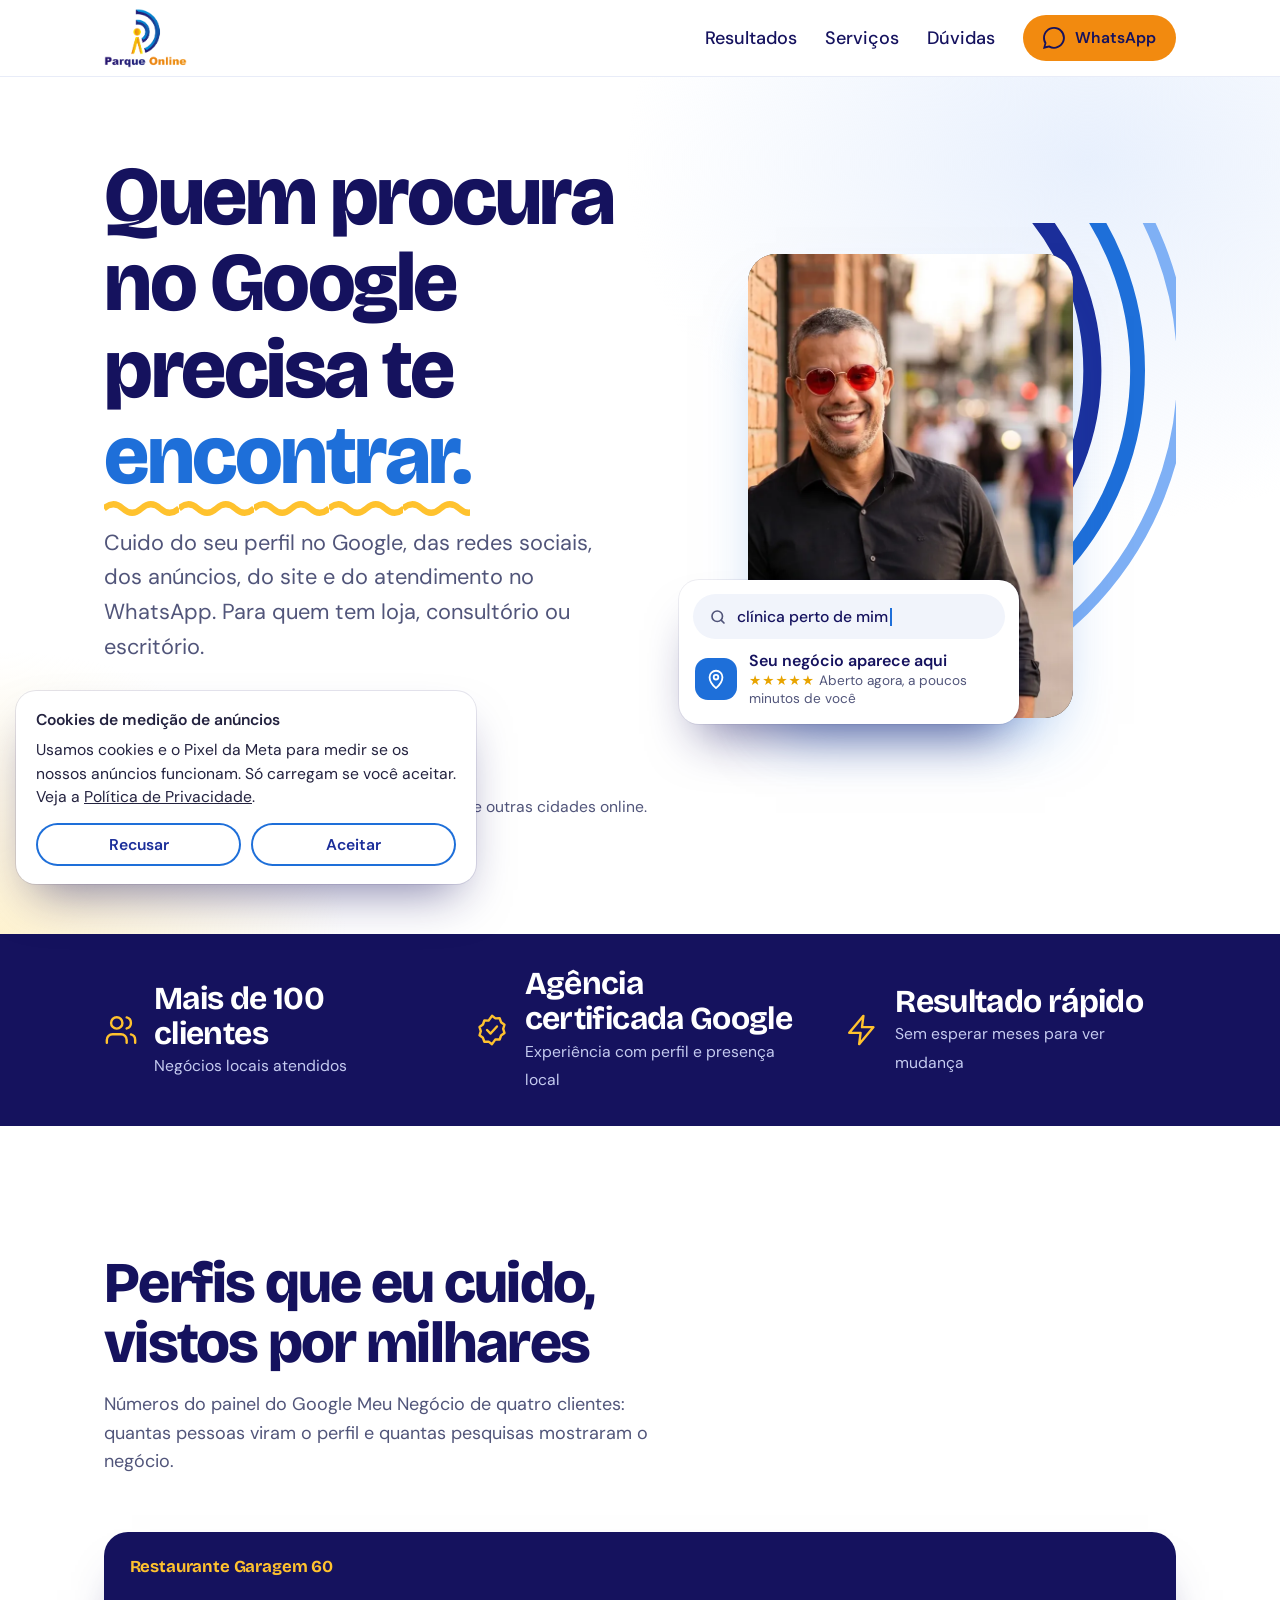
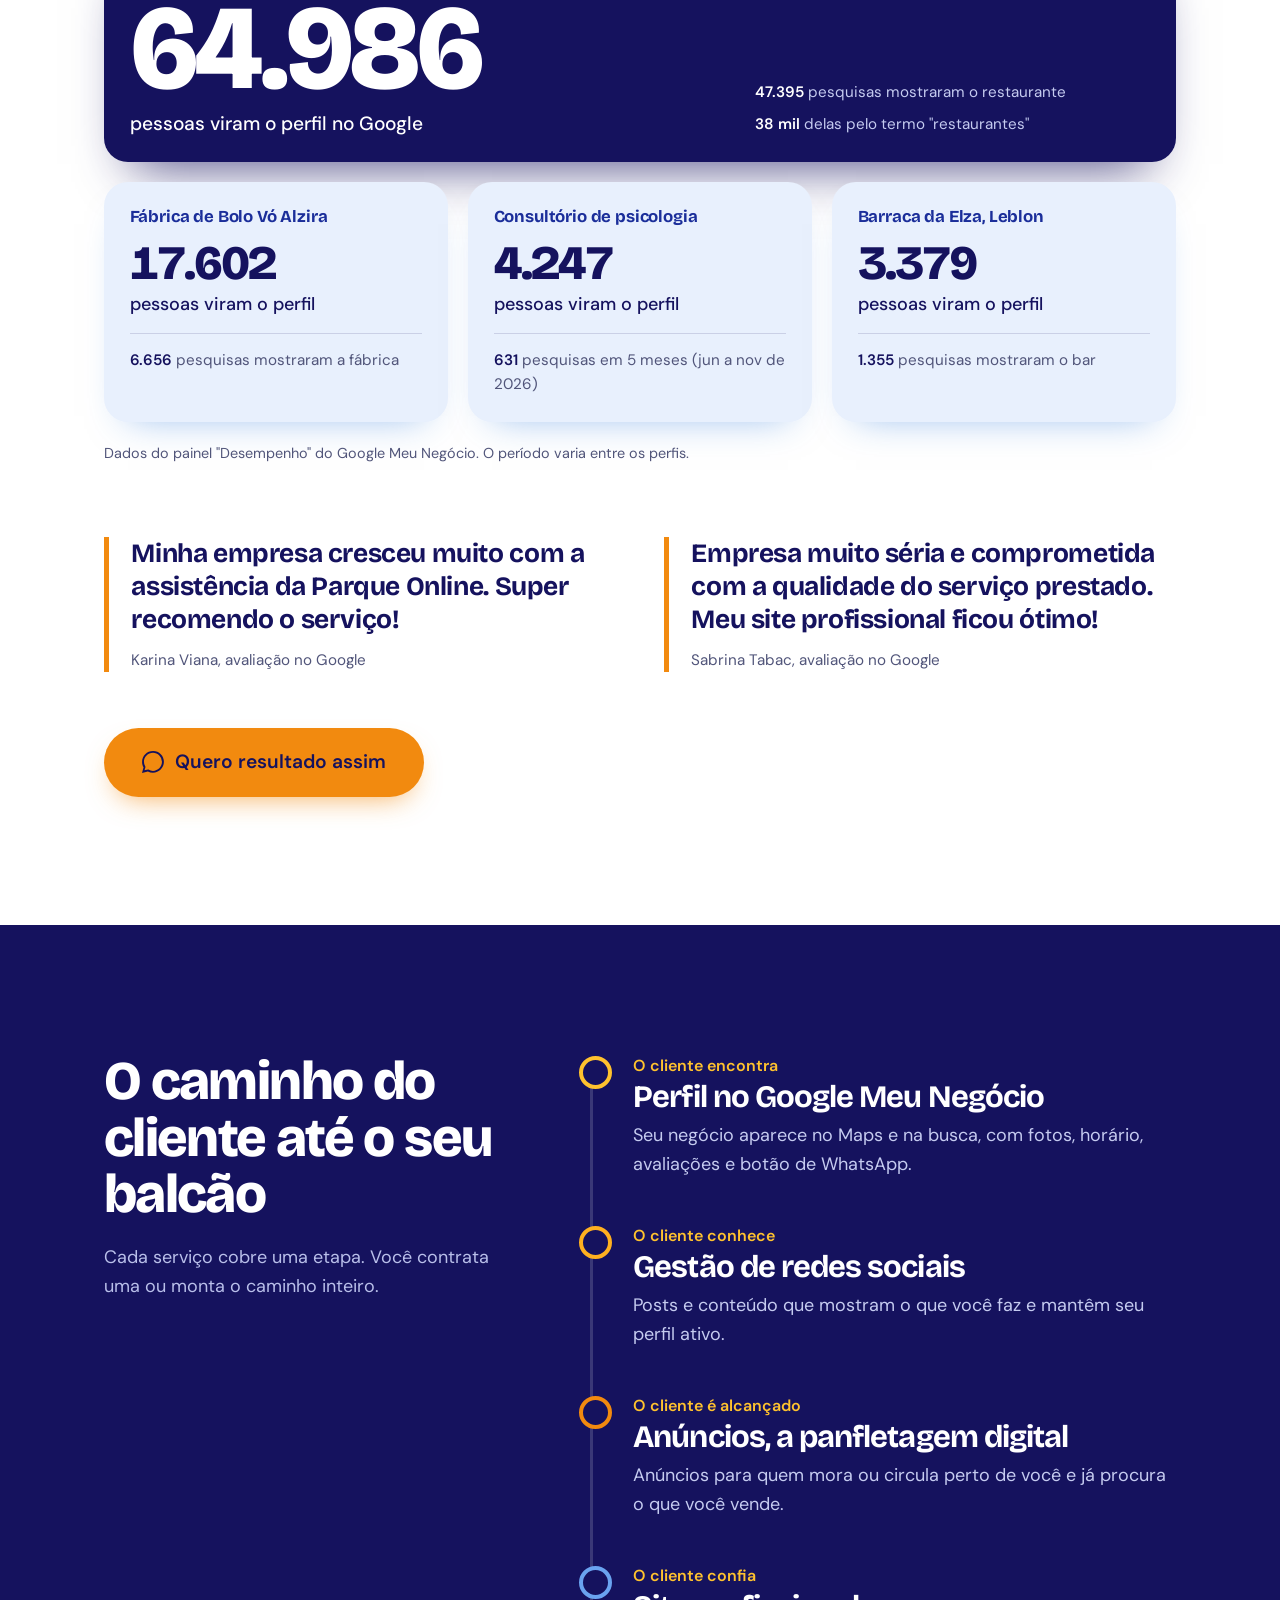
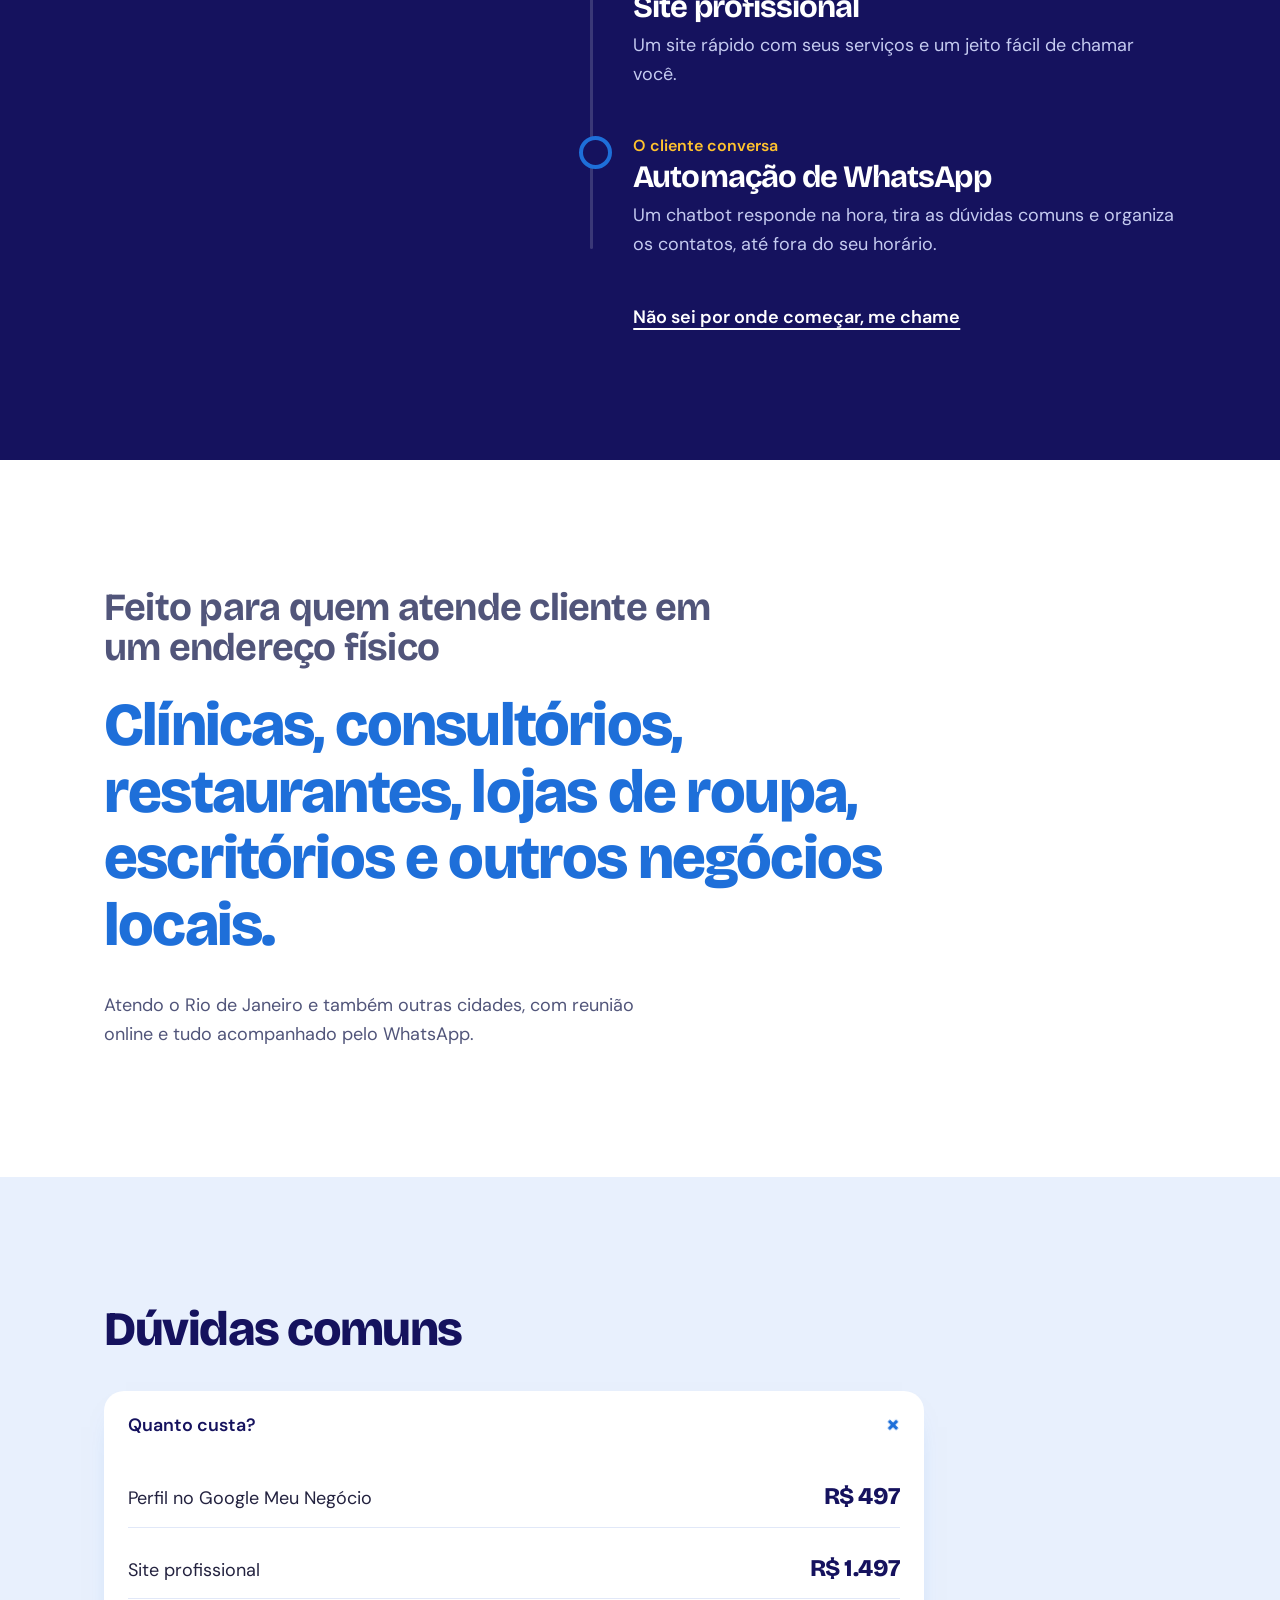
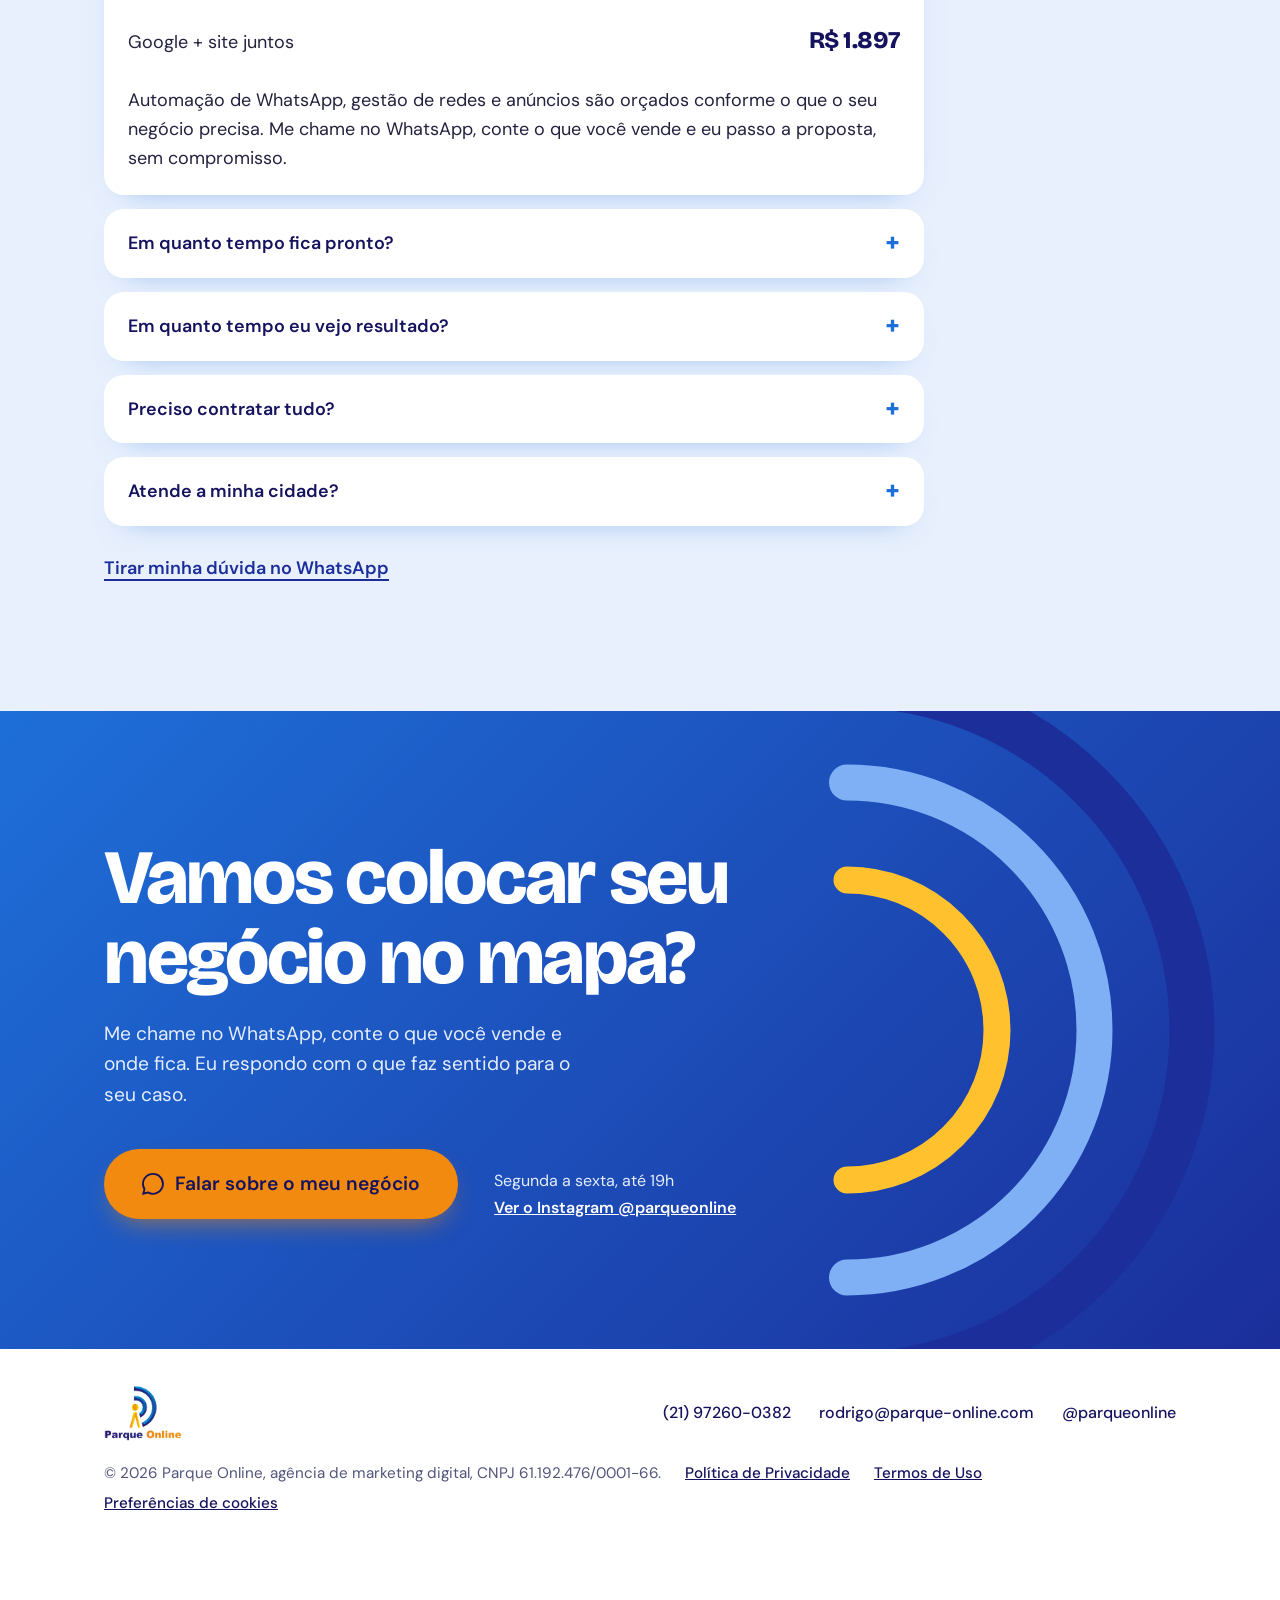
==== commit 1c257c75: "Atualiza o site: fontes locais, aviso de cookies, politica de privacidade e termos - Hospeda as font" ====
--- a/index.html
+++ b/index.html
@@ -6,9 +6,9 @@
 <title>Parque Online | Apareça no Google e receba clientes no WhatsApp</title>
 <meta name="description" content="Perfil no Google, redes sociais, anúncios, site e automação de WhatsApp para negócios com loja, consultório ou escritório. Mais de 100 clientes atendidos no Rio e online.">
 <link rel="icon" href="logo.png">
-<link rel="preconnect" href="https://fonts.googleapis.com">
-<link rel="preconnect" href="https://fonts.gstatic.com" crossorigin>
-<link href="https://fonts.googleapis.com/css2?family=Bricolage+Grotesque:opsz,wght@12..96,700;12..96,800&family=DM+Sans:wght@400;500;600&display=swap" rel="stylesheet">
+<link rel="preload" href="bricolage.woff2" as="font" type="font/woff2" crossorigin>
+<link rel="preload" href="dmsans.woff2" as="font" type="font/woff2" crossorigin>
+<link rel="stylesheet" href="fonts.css">
 
 <!-- SEO: LocalBusiness. Sem endereço público (o endereço é só de registro). -->
 <script type="application/ld+json">
@@ -25,8 +25,9 @@
 </script>
 
 <!--
-  META PIXEL: cole aqui o código base do pixel (com o seu ID) antes de ligar o anúncio.
-  Os cliques de WhatsApp já disparam fbq('track','Contact',{secao}) se o pixel existir (ver script no fim).
+  META PIXEL: NÃO cole o código base aqui. Ele só pode carregar depois do aceite de cookies.
+  Preencha a constante PIXEL_ID no script no fim da página; o resto já está pronto
+  (carrega após o aceite e dispara fbq('track','Contact',{secao}) nos botões de WhatsApp).
 -->
 
 <style>
@@ -225,6 +226,9 @@
 .site-footer .contact a{text-decoration:none;color:var(--ink);font-weight:500}
 .site-footer .contact a:hover{color:var(--blue);text-decoration:underline}
 .site-footer small{width:100%;color:var(--muted)}
+.site-footer .legal{display:flex;flex-wrap:wrap;gap:.35rem 1.5rem;font-size:.95rem}
+.site-footer .legal a{color:var(--ink);font-weight:500}
+.site-footer .legal a:hover{color:var(--blue)}
 
 /* ============ BARRA FIXA (mobile) ============ */
 .sticky-bar{
@@ -279,6 +283,20 @@
 @media (max-width:900px){
   .search{left:4%;bottom:-4%;width:88%}
 }
+
+/* ============ AVISO DE COOKIES ============ */
+.cookie{
+  position:fixed;left:16px;bottom:16px;z-index:60;max-width:460px;
+  background:var(--white);border-radius:20px;padding:1.1rem 1.25rem;
+  box-shadow:0 24px 50px -18px rgba(21,18,94,.55),0 0 0 1px rgba(21,18,94,.1);
+}
+.cookie[hidden]{display:none}
+.cookie p{margin:0;font-size:.98rem;line-height:1.5;color:var(--text)}
+.cookie p + p{margin-top:.4rem}
+.cookie-actions{display:flex;gap:.6rem;margin-top:.9rem}
+.cookie .btn{flex:1;padding:.7rem 1rem;font-size:.98rem;width:auto}
+body.cookie-open .sticky-bar{display:none}
+@media (max-width:560px){.cookie{left:10px;right:10px;bottom:10px}}
 
 /* ============ RESPONSIVO ============ */
 @media (max-width:900px){
@@ -564,9 +582,23 @@
       <a href="mailto:rodrigo@parque-online.com?subject=Contato%20pelo%20site%20da%20Parque%20Online">rodrigo@parque-online.com</a>
       <a href="https://www.instagram.com/parqueonline/" target="_blank" rel="noopener">@parqueonline</a>
     </div>
-    <small>© 2026 Parque Online. Marketing digital local, Rio de Janeiro.</small>
+    <small class="legal">© 2026 Parque Online, agência de marketing digital, CNPJ 61.192.476/0001-66.
+      <a href="privacidade.html">Política de Privacidade</a>
+      <a href="termos.html">Termos de Uso</a>
+      <a href="#cookies" data-cookie-prefs>Preferências de cookies</a>
+    </small>
   </div>
 </footer>
+
+<!-- Aviso de cookies: Aceitar e Recusar com o mesmo destaque -->
+<div class="cookie" id="cookieBar" role="dialog" aria-labelledby="cookieTitle" hidden>
+  <p id="cookieTitle"><strong>Cookies de medição de anúncios</strong></p>
+  <p>Usamos cookies e o Pixel da Meta para medir se os nossos anúncios funcionam. Só carregam se você aceitar. Veja a <a href="privacidade.html">Política de Privacidade</a>.</p>
+  <div class="cookie-actions">
+    <button type="button" class="btn btn--secondary" data-cookie="nao">Recusar</button>
+    <button type="button" class="btn btn--secondary" data-cookie="sim">Aceitar</button>
+  </div>
+</div>
 
 <!-- Barra fixa de WhatsApp (mobile): aparece depois dos resultados, some no CTA final -->
 <div class="sticky-bar" id="stickyBar">
@@ -664,10 +696,51 @@
   window.addEventListener('scroll', onScroll, {passive:true});
   onScroll();
 
-  /* Tracking: evento Contact no Meta Pixel, com a seção do botão */
+  /* Cookies e Pixel da Meta: o pixel só carrega depois do aceite (LGPD, art. 7º, I) */
+  var PIXEL_ID = '';   /* TODO: cole aqui o ID do pixel da Meta (só números) */
+  var CK = 'po_cookies';
+  function getConsent(){ try{ return localStorage.getItem(CK); }catch(e){ return null; } }
+  function setConsent(v){ try{ localStorage.setItem(CK, v); }catch(e){} }
+  function loadPixel(){
+    if(!PIXEL_ID || window.fbq) return;
+    !function(f,b,e,v,n,t,s){if(f.fbq)return;n=f.fbq=function(){n.callMethod?n.callMethod.apply(n,arguments):n.queue.push(arguments)};if(!f._fbq)f._fbq=n;n.push=n;n.loaded=!0;n.version='2.0';n.queue=[];t=b.createElement(e);t.async=!0;t.src=v;s=b.getElementsByTagName(e)[0];s.parentNode.insertBefore(t,s)}(window,document,'script','https://connect.facebook.net/en_US/fbevents.js');
+    fbq('init', PIXEL_ID); fbq('track','PageView');
+  }
+  function clearFbCookies(){
+    var host = location.hostname.replace(/^www\./,'');
+    ['_fbp','_fbc'].forEach(function(n){
+      document.cookie = n+'=; Max-Age=0; path=/';
+      document.cookie = n+'=; Max-Age=0; path=/; domain='+host;
+      document.cookie = n+'=; Max-Age=0; path=/; domain=.'+host;
+    });
+  }
+  var cookieBar = document.getElementById('cookieBar');
+  function showBar(focus){
+    cookieBar.hidden = false; document.body.classList.add('cookie-open');
+    if(focus){ var b = cookieBar.querySelector('button'); if(b) b.focus(); }
+  }
+  function hideBar(){ cookieBar.hidden = true; document.body.classList.remove('cookie-open'); }
+  var consent = getConsent();
+  if(consent === 'sim'){ loadPixel(); }
+  else if(consent !== 'nao'){ showBar(false); }
+  if(location.hash === '#cookies'){ showBar(true); }
+  window.addEventListener('hashchange', function(){ if(location.hash === '#cookies'){ showBar(true); } });
+  cookieBar.querySelectorAll('[data-cookie]').forEach(function(btn){
+    btn.addEventListener('click', function(){
+      var v = btn.getAttribute('data-cookie');
+      setConsent(v); hideBar();
+      if(v === 'sim'){ loadPixel(); }
+      else { clearFbCookies(); if(typeof fbq === 'function'){ fbq('consent','revoke'); } }
+    });
+  });
+  document.querySelectorAll('[data-cookie-prefs]').forEach(function(a){
+    a.addEventListener('click', function(e){ e.preventDefault(); showBar(true); });
+  });
+
+  /* Tracking: evento Contact no Meta Pixel, com a seção do botão (só com consentimento) */
   document.querySelectorAll('[data-wa]').forEach(function(a){
     a.addEventListener('click', function(){
-      if(typeof fbq === 'function'){ fbq('track','Contact',{secao:a.getAttribute('data-wa')}); }
+      if(getConsent() === 'sim' && typeof fbq === 'function'){ fbq('track','Contact',{secao:a.getAttribute('data-wa')}); }
     });
   });
 })();
--- a/fonts.css
+++ b/fonts.css
@@ -0,0 +1,16 @@
+/* Fontes hospedadas no próprio site (variáveis, subconjunto latino).
+   Evita carregar fontes do Google e enviar o IP do visitante a terceiros. */
+@font-face{
+  font-family:"Bricolage Grotesque";
+  font-style:normal;
+  font-weight:700 800;
+  font-display:swap;
+  src:url("bricolage.woff2") format("woff2");
+}
+@font-face{
+  font-family:"DM Sans";
+  font-style:normal;
+  font-weight:400 600;
+  font-display:swap;
+  src:url("dmsans.woff2") format("woff2");
+}
